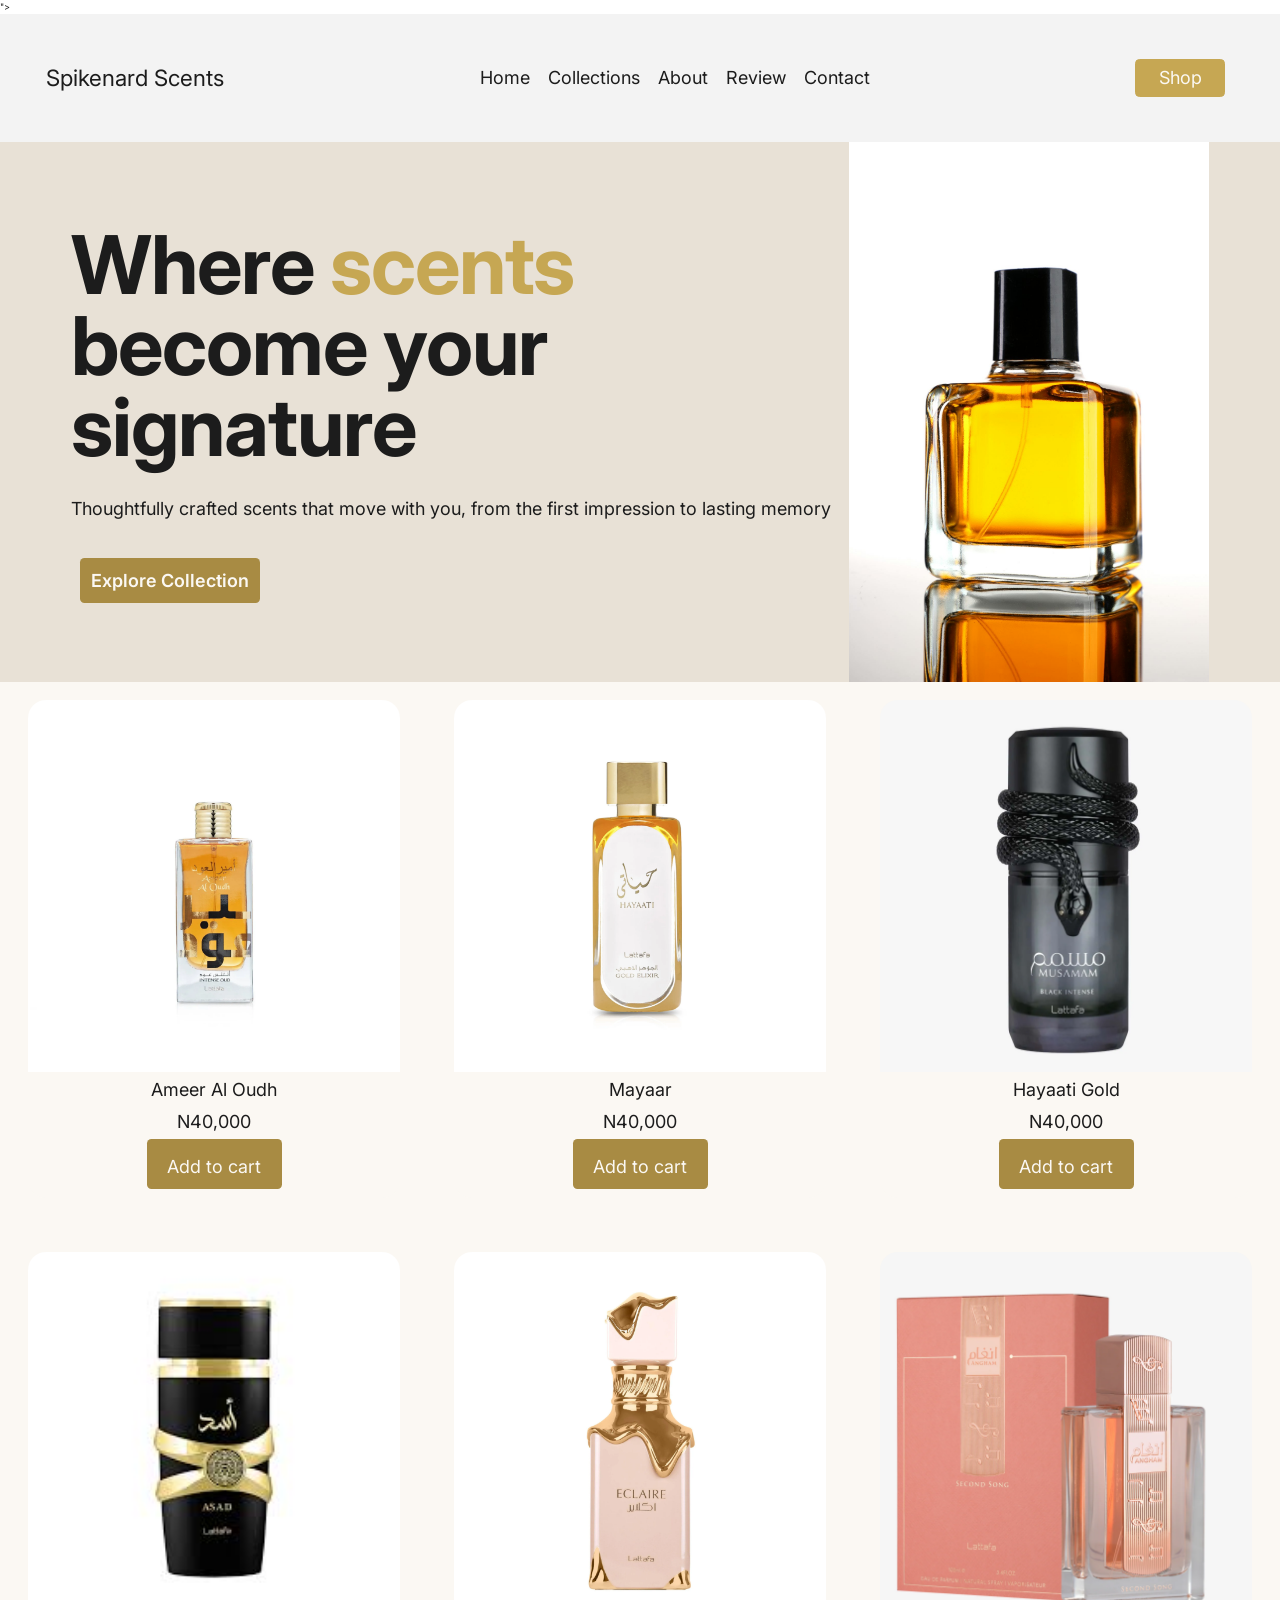
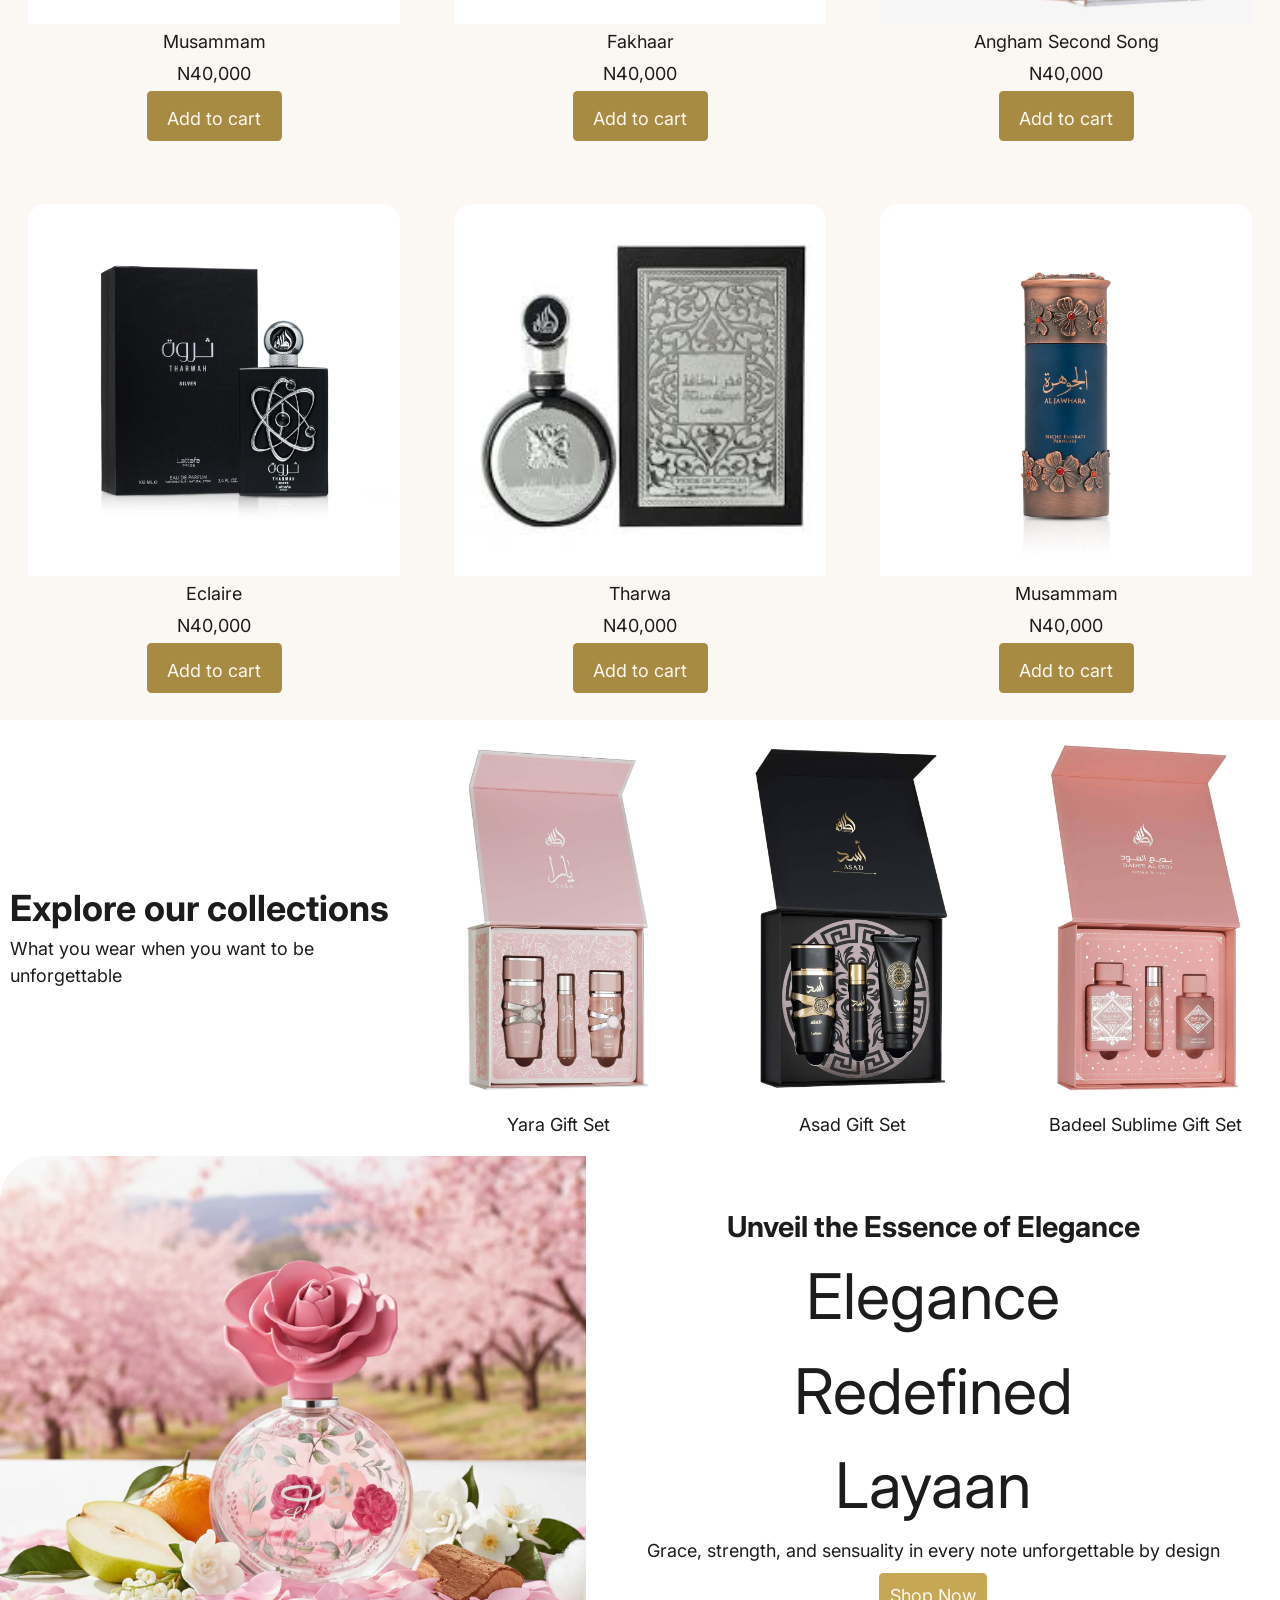
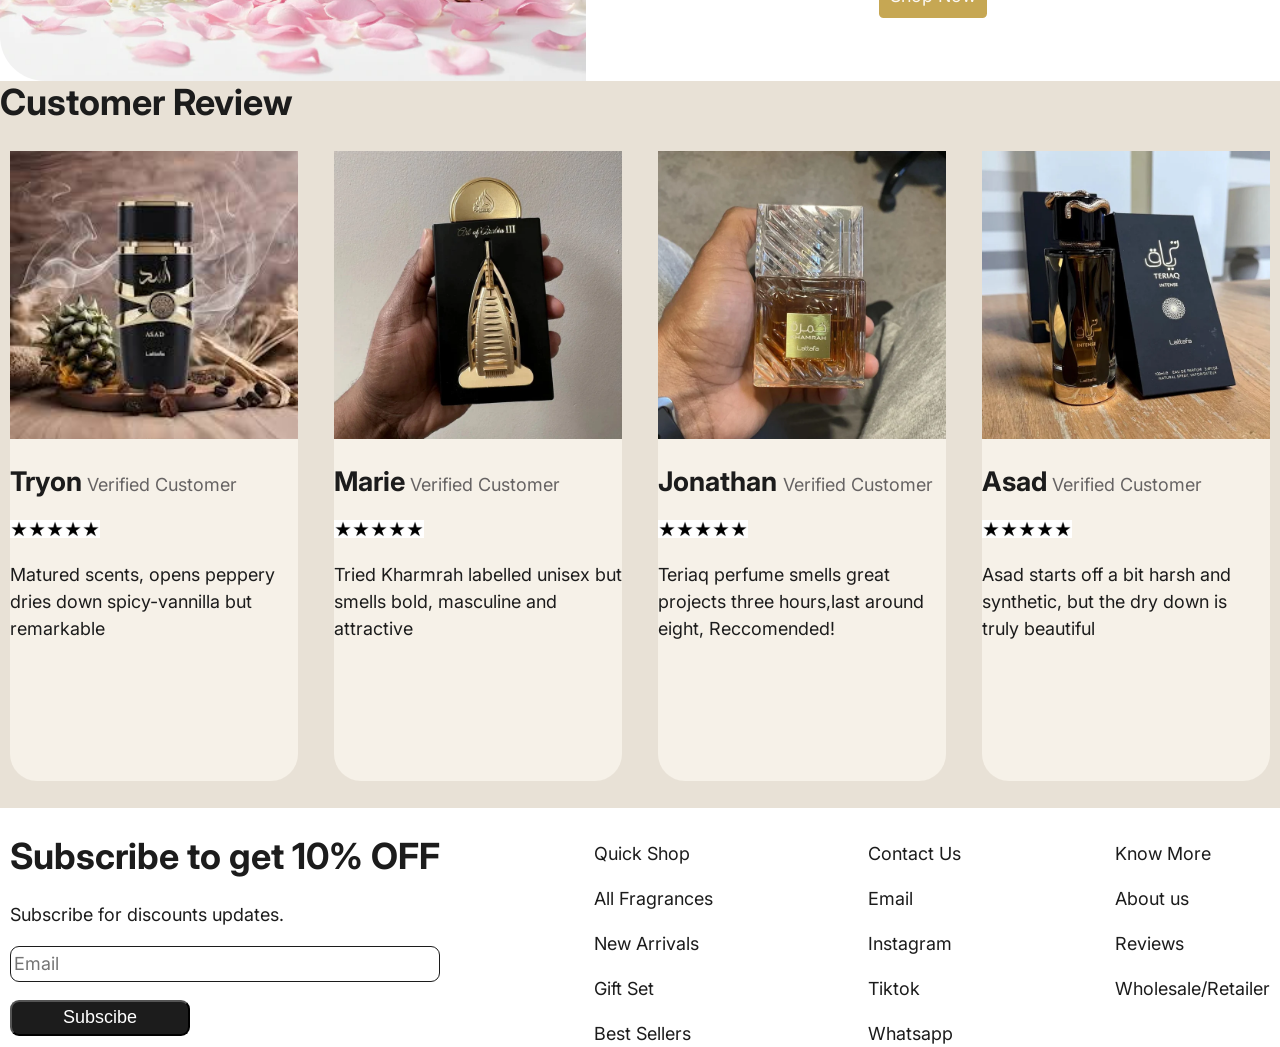
==== index.html @ a699670c "changed file name" ====
<!DOCTYPE html>
<html lang="en">
<head>
    <meta charset="UTF-8">
    <meta name="viewport" content="width=device-width, initial-scale=1.0">
    <title>Spikenard Scents</title>
    <link rel="stylesheet" href="style.css">
    <link rel="stylesheet" href="media-query.css">
    <link rel="stylesheet" href="link rel="preconnect href="https://fonts.googleapis.com">
<link rel="preconnect" href="https://fonts.gstatic.com" crossorigin>
<link href="https://fonts.googleapis.com/css2?family=Inter:ital,opsz,wght@0,14..32,100..900;1,14..32,100..900&family=Manrope:wght@200..800&family=Roboto:ital,wght@0,100..900;1,100..900&display=swap" rel="stylesheet">">
</head>
<body>

  <header class="nav-background-container">
    <nav class="nav-bar-container">
         <ul class="nav-bar">
        <li class="logo">Spikenard Scents</li>
        <input type="checkbox" id="check">
        <label for="check" class="show-menu-btn"> &#9776</label>
        <ul class="sub-nav-bar">
       <a href="spikenard.html" class="nav"><li>Home</li></a> 
        <a href="#collection" class="nav"><li >Collections</li></a>
        <a href="about.html" class="nav"><li>About</li></a>
        <a href="#review" class="nav"><li>Review</li></a>
       <a href="#contact-us" class="nav"><li >Contact</li></a>
      
        </ul>  
        
         <a href="#collection" class="shop"><li>Shop</li></a>  
          
    </ul>
    </nav>

    <!-- HERO-SECTION -->

    <section class="hero-background">
      <div class="hero-container">
         <div class="hero-text-container">
         <h1 class="hero-heading">Where <span class="span-scents"> scents</span> <br>become  your <br> signature</h1>
        <p class="hero-paragraph">Thoughtfully crafted scents that move with you, from the first impression to lasting memory</p>

      <div class="hero-btn">
        <a href="#collection">Explore Collection</a>
      </div>
      </div>
      <div class="hero-img-container">
        <img src="images-spikenard/hero-img.jpeg" alt="Perfume Bottle" class="hero-img">
      </div>
      </div> 
    </section>
    
  </header>
    
    <!-- BRAND SHOWCASE -->
     <main class="brand-showcase-background">

      <section class="brandshowcase-container" id="collection">
      <div class="showcase-card">
        <img src="images-spikenard/IMG-1.webp" alt="perfume bottle"  class="display-img">
        <p class="showcase-p">Ameer Al Oudh</p>
        <p class="showcase-p">N40,000</p>
        <div  class="display-cta">
          <p>Add to cart</p>
        </div>
      </div>

      <div class="showcase-card">
        <img src="images-spikenard/IMG-2.webp" alt="perfume bottle"  class="display-img">
        <p class="showcase-p">Mayaar</p>
        <p class="showcase-p">N40,000</p>
        <div  class="display-cta">
          <p>Add to cart</p>
        </div>
      </div>

      <div class="showcase-card">
        <img src="images-spikenard/IMG-3.webp" alt="perfume bottle"  class="display-img">
        <p class="showcase-p">Hayaati Gold</p>
        <p class="showcase-p">N40,000</p>
        <div  class="display-cta">
          <p>Add to cart</p>
        </div>
      </div>

      <div class="showcase-card">
        <img src="images-spikenard/IMG-4.jpg" alt="perfume bottle"  class="display-img">
        <p class="showcase-p">Musammam</p>
        <p class="showcase-p">N40,000</p>
        <div  class="display-cta">
          <p>Add to cart</p>
        </div>
      </div>

      <div class="showcase-card">
        <img src="images-spikenard/IMG-5.webp" alt="perfume bottle"  class="display-img">
        <p class="showcase-p">Fakhaar</p>
        <p class="showcase-p">N40,000</p>
        <div  class="display-cta">
          <p>Add to cart</p>
        </div>
      </div>

      <div class="showcase-card">
        <img src="images-spikenard/IMG-6.webp" alt="perfume bottle"  class="display-img">
        <p class="showcase-p">Angham Second Song</p>
        <p class="showcase-p">N40,000</p>
        <div  class="display-cta">
          <p>Add to cart</p>
        </div>
      </div>

      <div class="showcase-card">
        <img src="images-spikenard/IMG-7.webp" alt="perfume bottle"  class="display-img">
        <p class="showcase-p">Eclaire</p>
        <p class="showcase-p">N40,000</p>
        <div  class="display-cta">
          <p>Add to cart</p>
        </div>
      </div>

      <div class="showcase-card">
        <img src="images-spikenard/IMG-8.jpg" alt="perfume bottle"  class="display-img">
        <p class="showcase-p">Tharwa</p>
        <p class="showcase-p">N40,000</p>
        <div class="display-cta">
          <p>Add to cart</p>
        </div>
      </div>

      <div class="showcase-card">
        <img src="images-spikenard/IMG-9.webp" alt="perfume bottle" class="display-img">
        <p class="showcase-p">Musammam</p>
        <p class="showcase-p">N40,000</p>
        <div  class="display-cta">
          <p>Add to cart</p>
        </div>
      </div>

       <!-- COMBO COLLECTION -->

     
      </section>

     </main>

     <div class="combo-collection-background">
      <div class="combo-collection-container">
        
        <div class="combo-collection">
         <h3 class="combo-collection-heading">
        Explore our collections
      </h3>
      <p class="combo-collection-paragraph">What you wear when you want to be unforgettable</p>
        </div>
       
      <div class="combo-card">
        <img src="images-spikenard/Combo-img.jpeg" alt="perfume-bottle" class="combo-collection-img">
        <p class="combo-collection-paragraph">Yara Gift Set</p>
      </div>

      <div class="combo-card">
        <img src="images-spikenard/Combo-img (2).jpeg" alt="perfume-bottle" class="combo-collection-img">
        <p class="combo-collection-paragraph">Asad Gift Set</p>
      </div>

      <div class="combo-card">
        <img src="images-spikenard/Combo-Img (3).jpeg" alt="perfume-bottle" class="combo-collection-img">
        <p class="combo-collection-paragraph">Badeel Sublime Gift Set</p>
      </div>
      </div>
     </div>

     <!-- The Image Sectiion -->

     <div class="image-background">
      <div class="image-section">

        <div class="img-card">
          <img src="images-spikenard/layaan-11.png" alt="perfume-bottle" class="banner-img">
        </div>

        <div class="img-text">
           <h4 class="img-h4">Unveil the Essence of Elegance</h4>
           <p class="img-paragraph">Elegance <br> Redefined <br>Layaan</p>
            <p class="img-paragraph-2">Grace, strength, and sensuality in every note unforgettable by design</p>
            <a href="#" class="shop-img">Shop Now</a>
        </div>
        </div>
        </div>
      <div>

        <!-- CUSTOMER REVIEW -->

        <div class="customer-review-background">
          <h3 id="review">Customer Review</h3>
          <div class="customer-review-container">
          <div class="customer-review-card">
            <img src="images-spikenard/review-img.jpg" alt="perfume-bottle" class="customer-review-img">
            <p><strong class="strong">Tryon</strong></span> <span class="span-verified-customer">Verified Customer</span></p>
            <div class="star-rating">
              <img src="images-spikenard/star-image.avif" alt="star" class="star">
               <img src="images-spikenard/star-image.avif" alt="star" class="star">
               <img src="images-spikenard/star-image.avif" alt="star" class="star">
               <img src="images-spikenard/star-image.avif" alt="star" class="star">
               <img src="images-spikenard/star-image.avif" alt="star" class="star">  
            </div>
            <p class="review-paragraph">Matured scents, opens peppery dries down spicy-vannilla but remarkable</p>
          </div>

          <div class="customer-review-card">
            <img src="images-spikenard/review-img-2.webp" alt="perfume-bottle" class="customer-review-img">
            <p> <strong class="strong">Marie</strong> <span class="span-verified-customer">Verified Customer</span></p>
            <div class="star-rating">
              <img src="images-spikenard/star-image.avif" alt="star" class="star">
               <img src="images-spikenard/star-image.avif" alt="star" class="star">
               <img src="images-spikenard/star-image.avif" alt="star" class="star">
               <img src="images-spikenard/star-image.avif" alt="star" class="star">
               <img src="images-spikenard/star-image.avif" alt="star" class="star">
            </div>
            <p class="review-paragraph">Tried Kharmrah labelled unisex but smells bold, masculine and attractive</p>
          </div>

          <div class="customer-review-card">
            <img src="images-spikenard/review-img-3.webp" alt="perfume-bottle" class="customer-review-img">
            <p> <strong class="strong">Jonathan </strong><span class="span-verified-customer">Verified Customer</span></p>
            <div class="star-rating">
               <img src="images-spikenard/star-image.avif" alt="star" class="star">
               <img src="images-spikenard/star-image.avif" alt="star" class="star">
               <img src="images-spikenard/star-image.avif" alt="star" class="star">
               <img src="images-spikenard/star-image.avif" alt="star" class="star">
               <img src="images-spikenard/star-image.avif" alt="star" class="star">
            </div>
            <p class="review-paragraph">Teriaq perfume smells great projects three hours,last around eight, Reccomended!</p>
          </div>
          

          <div class="customer-review-card">
            <img src="images-spikenard/review-img-4.webp" alt="perfume-bottle" class="customer-review-img">
            <p><strong class="strong">Asad</strong> <span class="span-verified-customer">Verified Customer</span></p>
            <div class="star-rating">
               <img src="images-spikenard/star-image.avif" alt="star" class="star">
               <img src="images-spikenard/star-image.avif" alt="star" class="star">
               <img src="images-spikenard/star-image.avif" alt="star" class="star">
               <img src="images-spikenard/star-image.avif" alt="star" class="star">
               <img src="images-spikenard/star-image.avif" alt="star" class="star">
            </div>
            <p class="review-paragraph">Asad starts off a bit harsh and <br>synthetic, but the dry down is <br> truly beautiful</p>
          </div>
        </div>
        </div>
            
              <!-- FOOTER  -->
            <footer class="footer-background">
              <div class="footer-container">
                 <div class="footer-content">
                <h3>Subscribe to get 10% OFF</h3>
                <p> Subscribe for discounts updates.</p>
                <input type="email" placeholder="Email" class="footer-email">
                <button type="submit" class="footer-btn">Subscibe</button>
              </div>
              
              <div  class="footer-content">
                <p>Quick Shop</p>
                <ul class="footer-content">
                  <li>All Fragrances</li>
                  <li>New Arrivals</li>
                  <li>Gift Set</li>
                  <li> Best Sellers</li>
                </ul>
              </div>

              <div  class="footer-content">
                <p id="contact-us">Contact Us</p>
                <ul  class="footer-content">
                  <li><a href="">Email</a></li>
                  <li><a href="">Instagram</a></li>
                  <li><a href="">Tiktok</a></li>
                  <li><a href="">Whatsapp</a></li>
                </ul>
              </div>

              <div  class="footer-content">
                <p>Know More</p>
                <ul  class="footer-content">
                  <li>About us</li>
                  <li>Reviews</li>
                  <li>Wholesale/Retailer</li>
                </ul>
              </div>


              </div>
             

              </footer>
---- style.css ----
/* COLOR PALLETE 

Charcoal Black
Base: #1c1c1c
Tint: #3a3a3a
Shade: #0f0f0f

Soft Ivory
Base: #f6f1e8
Tint: #fbf8f3
Shade: #e8e1d6

Champagne Gold
Base: #c6a753
Tint: #d8be82
Shade: #a88b43


TYPOGRAPHY
FONT SIZES
6.2rem/4.8rem/4.0rem/3.2rem/2.4rem/2.0rem/1.6rem/1.2rem

FONT-WEIGHT
400/700

LINE HEIGHTS
1.2/1.5

SPACING SYSTEM
5px /10px /15px /20px /25px /30px /40px /50px

FONT FAMILY
'Inter', 'Helvetica Neue', 'Helvetical', 'Arial', sans-serif;

*/

/* GLOBAL STYLES */
:root{
    /*-----FONT SIZE----- */
--text-sm: 1.2rem;
--text-base: 1.6rem;
--text-paragraph: 2.0rem;
--text-h5: 2.4rem;
--text-h4: 3.2rem;
--text-h3: 4.0rem;
--text-h2: 4.8rem;
--text-h1: 9rem;

/* ----FONT WEIGHT----  */
--font-weight: 400;
--font-weight-bold: 700;

/* LINE HEIGHT*/
--line-height-tight: 1.2;
--line-height-normal: 1.5;

/* LETTER SPACING */
--letter-spacing-tight: -2px;

/* FONT FAMILY */
--font-family: 'Inter', 'Helvetica Neue', 'Helvetical', 'Arial', sans-serif;

/* COLORS */
--primary-base: #1c1c1c;
--primary-tint: #3a3a3a;
--primary-shade: #0f0f0f;
--secondary-base: #f6f1e8;
--secondary-tint: #fbf8f3;
--secondary-shade: #e8e1d6;
--tertiary-base: #c6a753;
--tertiary-tint: #d8be82;
--tertiary-shade: #a88b43;
--white: #ffffff;
--black: #000000;
}



*{
    box-sizing: border-box;
    padding: 0;
    margin: 0;
}

html {
    font-size: 62.5%
}

body {
    font-family:var(--font-family);
    line-height: var(--line-height-normal);
    color: var(--primary-base);
    font-weight: var(--font-weight)  
}

h1,h2,h3,h4,h5{
    font-weight: var(--font-weight-bold);
    line-height: var(--line-height-tight);
    font-family: var(--font-family);
    color: var(--primary-base)
}

h1 {
    font-size: var(--text-h1);
    line-height: 100%;
    font-weight: var(--font-weight-bold);
    letter-spacing: -1px;
    margin: 1.6rem 0;  
}

h2{
    text-align: center;
    font-size: var(--text-h2);
}

h3{
    text-align: center;
    font-size: var(--text-h3);
}

h4{
    text-align: center;
    font-size: var(--text-h4) ;
}

h5{
    text-align: center;
    font-size: var(--text-h5);
}

a{
    text-decoration: none;
    font-size: var(--text-paragraph);
    display: inline-block;
    color: var(--primary-base);
}

ul{
    list-style: none;
    font-size: var(--text-paragraph);
}

p, a{
    font-size: var(--text-paragraph);
    font-weight: var(--font-weight);
    margin: 2.4, 0;   
}

img{
    width: 100%;
    display: flex;
    justify-content: center;
}

input[type="email"]{
    font-size: var(--text-paragraph);
    font-weight: var(--font-weight);
    font-family: var(--font-family);
}

/* COMPONENT */

.shop{
    background-color: var(--tertiary-base);
    color: var(--secondary-tint);
    max-width: 10rem;
    width: 100%;
    border-radius: .5rem; 
    padding: 1rem;
    margin: 1rem;
    text-align: center;
}

.shop:link, .shop:visited{
    background-color: var(--tertiary-base);
    color: var(--secondary-tint);
    border: 1px solid var(--tertiary-base);
}


.shop:hover, .shop:active{
    background-color: var(--tertiary-shade);
    color: var(--secondary-tint);
    border: 1px solid var(--tertiary-shade);
}

/* NAV-BAR */
.nav-background-container{
    width: 100%;
     background-color: #f3f3f3;
}


.nav-bar-container { 
    margin-bottom: 0;
    padding: 4rem;
     margin: 0 auto;
    max-width: 140rem;
    color: #1c1c1c;
    list-style: none;
    font-family: var(--font-family);
    line-height: 2rem;
    font-weight: var(--font-weight);
    font-size: var(--text-paragraph);
}

.logo{
    color: var(--primary-base);
    font-size: 2.5rem;
}

.nav-bar{
    justify-content: space-between;
    align-items: center;
    display: flex;
    list-style: none;
    color: var(--primary-base);
}

.sub-nav-bar{
    display: flex;
    justify-content: center;
    gap: 2rem;   
    color: var(--primary-base);
}

.nav{
    color: var(--primary-base);
}

#check, .show-menu-btn{
    display: none;
}

/* HERO-SECTION */
.hero-background{
    width:100%;
    background-color: var(--secondary-shade);
}

.hero-container{
    max-width: 140rem;
    margin: 0 auto;
    display: flex;
    align-items: center;
    justify-content: center;
    gap: 2rem;

}

.hero-img-container{
    width: 100%;
    max-width: 40rem;
}

.hero-btn a{
    background-color: var(--tertiary-shade);
    color: var(--secondary-tint);
    max-width: 20rem;
    width: 100%;
    border-radius: .5rem; 
    padding: 1rem;
    margin: 1rem;
    text-align: center;
    font-weight: 600;
}
.hero-heading{
    margin-bottom: 3rem;
}

.hero-paragraph{
    margin-bottom: 3rem;
}

.span-scents{
    color: var(--tertiary-base);
}


/* BRAND SHOWCASE */
.brand-showcase-background{
     width: 100%;
     background-color: var(--secondary-tint);

}
.brandshowcase-container{
   max-width: 140rem;
   margin: 0 auto;
   display: grid;
   grid-template-columns: repeat(3, 1fr);
   gap: 3rem;
   padding: 2rem;
   gap: 6rem;
  
    
}

.showcase-card{
    display: flex;
    flex-direction: column;
    justify-content: center;
    align-items: center;
    overflow: hidden;
    width: 100%;
    background-color: var(--secondary-tint);
    border-radius: 2rem  
  
}

.display-img{
    width: 100%;
    max-width: 60rem;
    height: auto;
    object-fit: cover;
    
}

.display-cta{
    background-color: var(--tertiary-shade);
    color: var(--secondary-tint);
    max-width: 15rem;
    width: 100%;
    border-radius: .5rem; 
    padding: 1rem;
    margin: 1rem;
    text-align: center;
    font-weight: var(--font-weight-bold);
}

/* COMBO COLLECTION */
.combo-collection-backgroud{
    width: 100% ;
    background-color: var(--white);

}
.combo-collection-container{ 
    max-width: 140rem;  
    display: flex;
    justify-content: space-evenly;
    align-items: stretch;
    gap: 5rem;
    margin: 0 auto;
   
}

.combo-collection{
    align-self: center;
    height: auto;
}
.combo-card{
    width: 100%;
   max-width: 40rem;
    background-color: var(--white);
    padding: 2rem;
    display: flex;
    flex-direction: column;
    justify-content: space-between;
    align-items: center;
    border-radius: 5rem;
}

.combo-collection-img{
    width: 100%;
    object-fit: contain;
    height: 40rem;
  margin-bottom: 1rem;
    max-width:40rem
}


.combo-collection h3{
    white-space: nowrap;
    width: 100%; 
}

.display-cta, p{
    margin-top: .5rem;
}


/* Image Section */
.image-background{
    width: 100%;
    background-color: var(--white);
    padding: 0;
       border-radius: 5rem ;
       overflow: hidden;
  
}
.image-section{
    width: 100%;
    display: flex;
    justify-content: stretch;
    align-items: stretch;
    margin: 0 auto; 
}

.img-card{
    width: 100%;
    height: auto;
   flex: 1;
   display: flex;
   justify-content: center;
   
}

.img-card img.banner-img{
    width: 100%;
    height: 100%;
    object-fit: cover;
    display: block;
}

.img-paragraph{
    font-size: 7rem;
    text-align: center;
}

.img-paragraph-2{
    text-align: center;
}

.shop-img{
    background-color: var(--tertiary-base);
    color: var(--secondary-tint);
    max-width: 12rem;
    width: 100%;
    border-radius: .5rem; 
    padding: 1rem;
    margin: 1rem;
    text-align: center;
}

.img-text{
    display: flex;
    flex-direction: column;
    justify-content: center;
    flex: 1;
    align-items: center;
    padding: 6rem;
}

/* CUSTOMER REVIEW */
.customer-review-background{
    width: 100%;
    background-color: var(--secondary-shade);
}

.customer-review-container{
    max-width: 140rem;
    margin: 0 auto;
    display: flex;
    flex-direction: row;
    gap: 4rem;
    margin-bottom: 3rem;
}

.customer-review-card{
    width: 100%;
    padding-bottom: 2rem;
    max-width: 50rem;
    display: flex;
    flex-direction: column;
    justify-content: baseline;
    align-items: start;
   height: 70rem;
   gap: 2rem;
   margin-bottom: 3rem;
   margin-top: 3rem;
    background-color: var(--secondary-base);
    border-radius: 3rem 
}

.customer-review-img{
    width: 100%;
    max-width: 50rem;
  
}

.star{
    width: 2rem;
}

.star-rating{
    display: flex;
}

.customer-review-background h3{
    text-align: left;
}

.span-verified-customer{
    color: #666363;
}
.strong{
    font-size: 3rem;

}

/* FOOTER */
.footer-background{
    width: 100%;
    background-color: var(--white);
    
}

.footer-container{
    max-width: 140rem;
    margin: 0 auto;
    display: flex;
    justify-content: space-between;  
}

 .footer-content{
    display: flex;
    flex-direction: column;
    gap: 2rem;
   
 }

 .footer-email{
    max-width: 150rem;
    height: 4rem;
    border-radius: 1rem;
    border: 1px solid var(--primary-base);
    padding: 0.5rem 0.3rem;
 }

.footer-btn{
    max-width: 20rem;
    height: 4rem;
    font-size: 2rem;
    color: var(--white);
    font-weight: 400;
    background-color: var(--primary-base);
    border-radius: 1rem;
}

 input::placeholder{
    font-size: 2rem;
 }
---- media-query.css ----
/* MEDIA QUERY */
/* XL LARGE LAPTOPS : 1280px-1536px */
@media (max-width: 84rem){
    /* 1340/16px=83.75 */
    /* 1344/16px=84 */

    html{
        font-size: 56.25%;
    }
}

/* LG SMALL LAPTOPS : 1024px-1280px */
@media (max-width: 76rem){
    /* 1207/16px=75.44 */
    /* 1216/16px=76 */

    html{
        font-size: 50%;
    }

    .combo-collection-container{
        gap: 2rem;
    }
}

/* LG SMALL LAPTOPS : 1024px-1280px */
@media (max-width: 67rem){
    /* 1,072/16px=67 */
    

    html{
        font-size: 43.75%;
    }

    .footer-container{
        justify-content: space-evenly;
    }

    
}


@media (max-width: 59rem){
    /* 944/16px=59 */
    
    html{
        font-size: 37.5%;
    }

    .show-menu-btn{
    display: block;
    cursor: pointer;
    color: #000000;
    font-size: 4rem;
}

.nav-bar-container{
    position: relative;
    width: 100%;
}

.nav-bar{
    display: flex;
    justify-content: space-between;
    align-items: center;
}

.sub-nav-bar{
    display: none;
    flex-direction: column;
    position: absolute;
    top: 100%;
    left: 0;
    width: 100%;
    z-index: 1000;
    flex-direction: column;
    background-color: #ffffff;
    padding: 3rem 0;
    font-size: 4rem;
}

.sub-nav-bar a{
    font-size: 4rem;
}

.logo{
    font-size: 4rem;
}

#check:checked ~ .sub-nav-bar{
    display: flex;
}

.shop{
    display: none;
}

.hero-paragraph{
    font-size: 3rem;
    text-align: center;
}


    .hero-container{
        flex-direction: column;
        justify-content: center;
        max-width: 150rem;
    }

    .hero-img-container{
        max-width: 50rem;
        width: 90%;
    }

    .hero-heading{
        font-size: 7rem;
    }

    .hero-text-container{
        display: flex;
        flex-direction: column;
        justify-content: center ;
        align-items: center;
    }

    .brandshowcase-container{
        max-width: 150rem;
        grid-template-columns: 1fr        
    }

    .showcase-p{
    font-size: 2.5rem;
}

    .combo-collection-container{
        flex-direction: column;
        max-width: 150rem;
         align-items: center;
        justify-content: center;
    }

    .combo-collection-paragraph{
    font-size: 2.5rem;
}

    .image-section{
        align-items: center;
        flex-direction: column;
       max-width: 150rem
       
    }

    .img-h4{
        font-size: 2rem;
    }

    .customer-review-container{
        flex-direction: column;
        max-width: 150rem;
         align-items: center;
        justify-content: center;
       
    }
    .customer-review-background h3{
        text-align: center;
    }

    .review-paragraph{
    font-size: 2.5rem;
}

    .footer-container{
        align-items: start;
        max-width: 150rem;
        width: 100%;
        margin: 0 auto;
        gap: 5rem;
        padding: 6rem;
        display: grid;
        grid-template-columns: 2fr 1fr 1fr 1fr   
    }
}

@media (max-width: 36rem){
      /* 576/16px=59 */
     
      html{
        font-size: 31.25%; 
    }

.show-menu-btn{
    display: block;
    cursor: pointer;
    color: #000000;
    font-size: 4rem;
}

.nav-bar-container{
    position: relative;
    width: 100%;
}

.nav-bar{
    display: flex;
    justify-content: space-between;
    align-items: center;
}

.sub-nav-bar{
    display: none;
    flex-direction: column;
    position: absolute;
    top: 100%;
    left: 0;
    width: 100%;
    z-index: 1000;
    flex-direction: column;
    background-color: #ffffff;
    padding: 3rem 0;
    font-size: 4rem;
}

.sub-nav-bar a{
    font-size: 4rem;
}

.logo{
    font-size: 4rem;
}

#check:checked ~ .sub-nav-bar{
    display: flex;
}

.shop{
    display: none;
}


    .hero-text-container{
        display: flex;
        flex-direction: column;
        justify-content: center;
        align-items: center;
    }

    .hero-container{
        max-width: 100rem;
        justify-content: center;
        align-items: center;
        flex-direction: column;
        width: 90%
    }

      .hero-img-container{
        max-width: 32rem;
        width: 100%;
        object-fit: contain;
    }

    .hero-heading{
        font-size: 6rem;
    }

    .hero-paragraph{
        font-size: 3.5rem;
        text-align: center;
    }

    .brandshowcase-container{
        padding: 0 4;
        margin: 0 auto;
        max-width: 104rem;
        width: 100%;
        grid-template-columns: 1fr    
    }

    .display-img{
    width: 100%;
    max-width: 60rem;
    height: auto;
    object-fit: cover; 
}

.showcase-p{
    font-size: 3.7rem;
}
    
.combo-collection-container{
    margin: 0 auto;
    align-items: center;
    width: 95%;
    max-width: 100rem
}

.combo-collection-img{
    width: 100%;
    height: auto;
  margin-bottom: 1rem;
  max-width: 100rem;
  margin: 0 auto;
}

.combo-collection-paragraph{
    font-size: 3.5rem;
}

.combo-collection-heading{
    font-size: 5rem;
}

.img-paragraph{
    margin-top: 1rem;
    font-size: 8rem;
}
.customer-review-container{
    width: 100%;
    max-width: 100rem;
    align-items: center;
}

.customer-review-img{
    width: 100%;
    max-width: 100rem;
}

.review-paragraph{
    font-size: 2.5rem;
}

.footer-container{
        align-items: start;
        max-width: 100rem;
        width: 100%;
        margin: 0 auto;
        gap: 5rem;
        padding: 6rem;
        display: grid;
        grid-template-columns: 1fr 1fr   
    }

}

@media (max-width: 28rem){
      /* 408/16px=25.5 */
     
      html{
        font-size: 25%;
      }

      .show-menu-btn{
    display: block;
    cursor: pointer;
    color: #000000;
    font-size: 4rem;
}

.nav-bar-container{
    position: relative;
    width: 100%;
}

.nav-bar{
    display: flex;
    justify-content: space-between;
    align-items: center;
}

.sub-nav-bar{
    display: none;
    flex-direction: column;
    position: absolute;
    top: 100%;
    left: 0;
    width: 100%;
    z-index: 1000;
    flex-direction: column;
    background-color: #ffffff;
    padding: 3rem 0;
    font-size: 4rem;
    
}

.sub-nav-bar a{
    font-size: 4rem;
}

.logo{
    font-size: 4rem;
}

#check:checked ~ .sub-nav-bar{
    display: flex;
}

.shop{
    display: none;
}

      .hero-paragraph{
        font-size: 3.5rem;
        text-align: center;
      }

      .hero-btn a{
        max-width: 35rem;
          width: 100%;
          font-size: 3.5rem;
      }

      .customer-review-card{
    width: 100%;
    padding-bottom: 2rem;
    max-width: 40rem;

      }

      .review-paragraph{
    font-size: 3rem;
}

    }
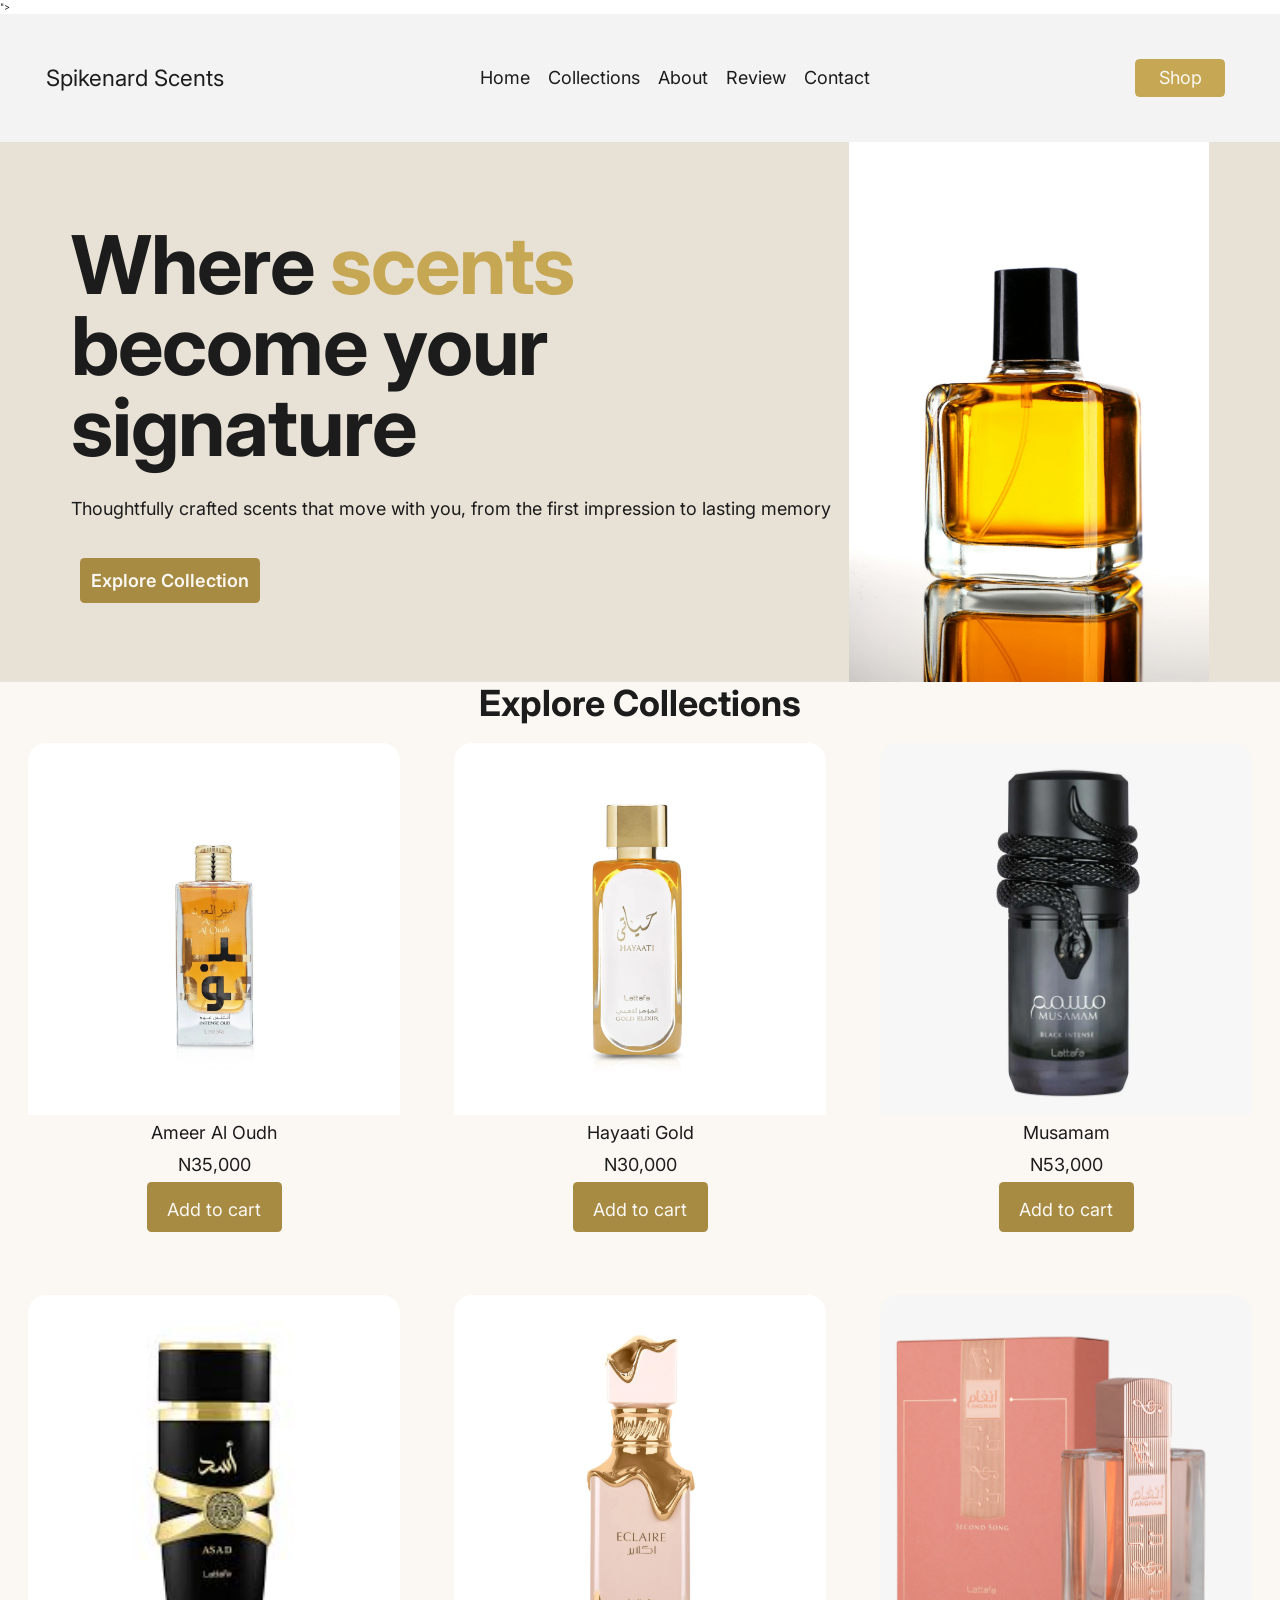
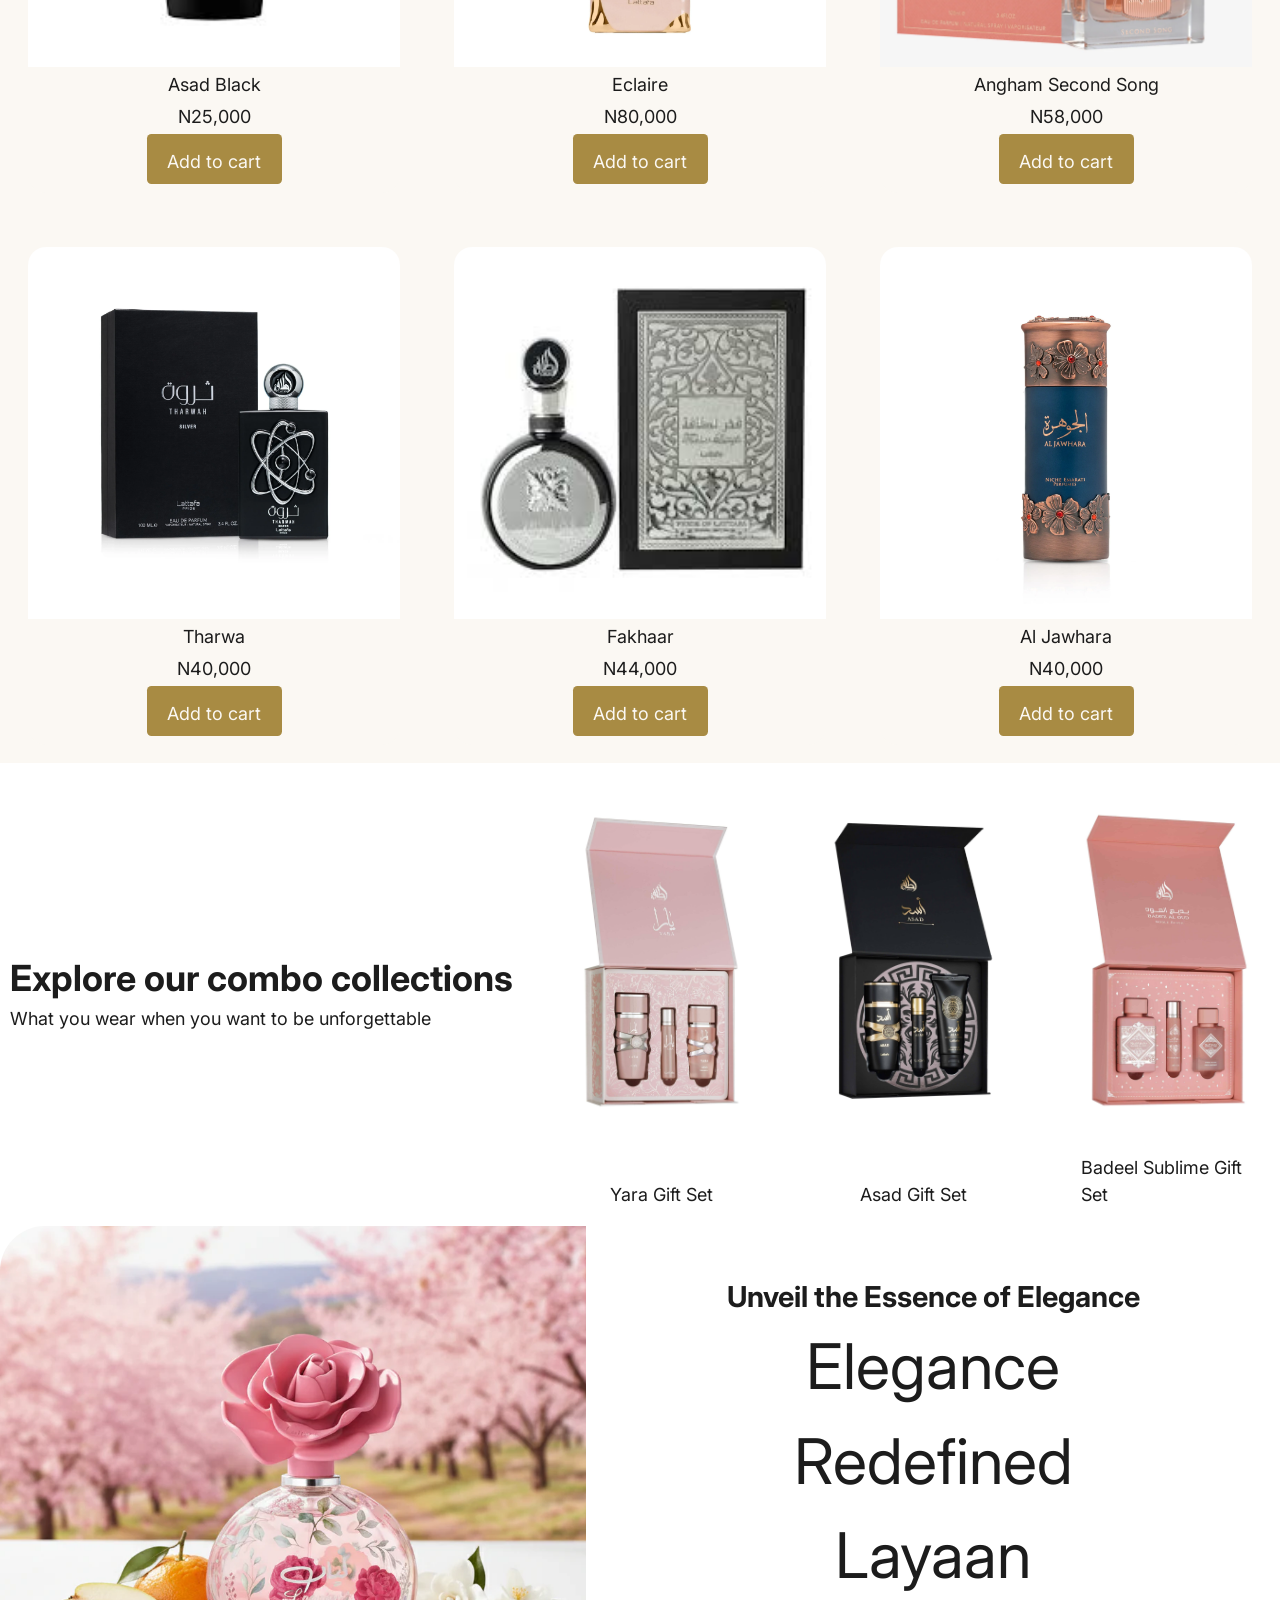
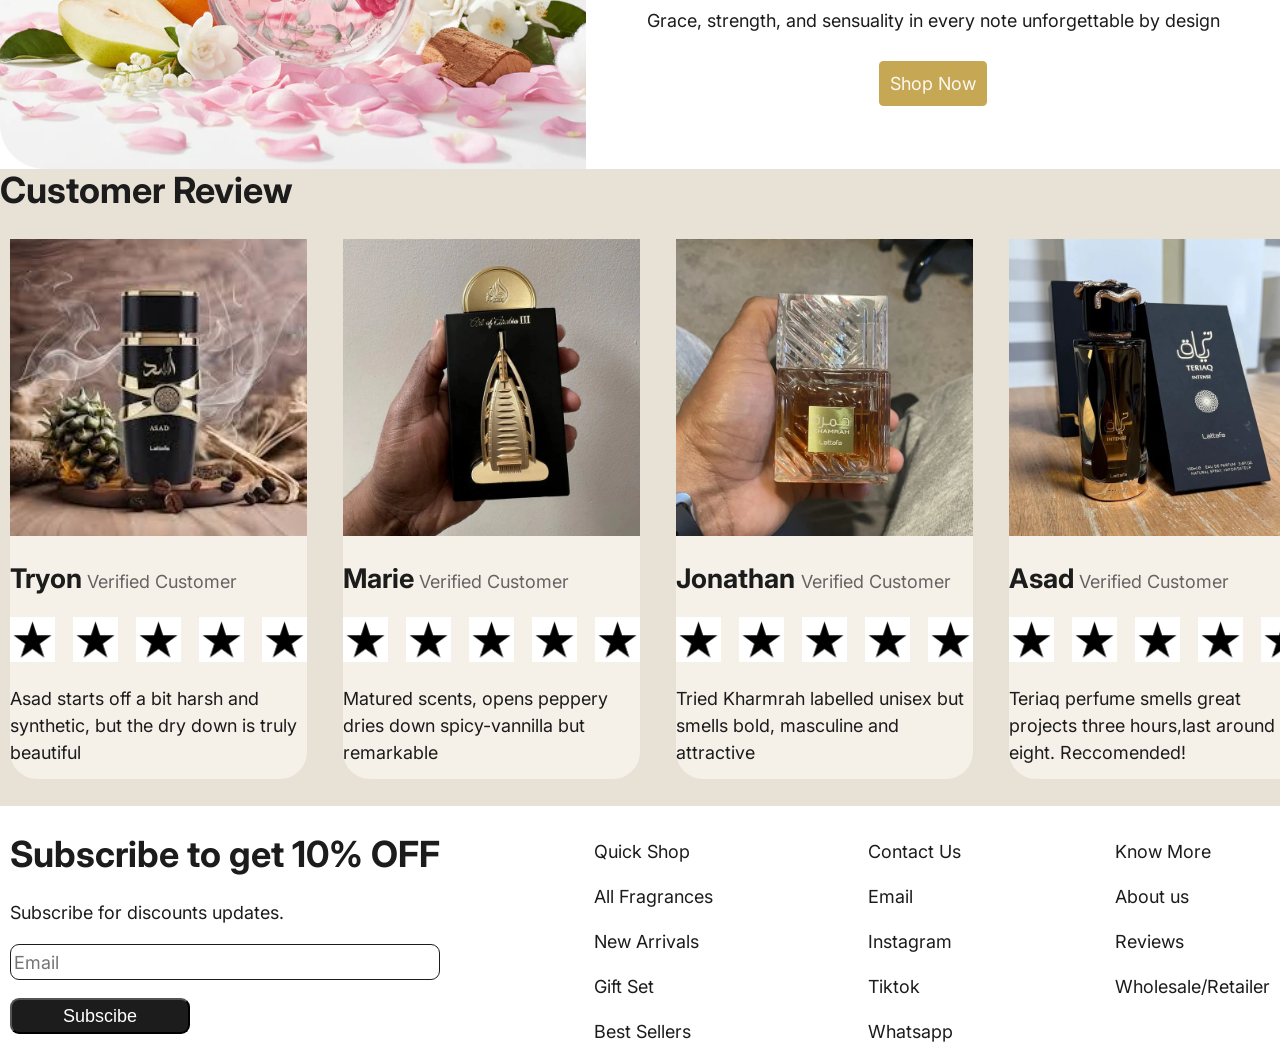
==== commit edcf52de: "final media query corrections" ====
--- a/index.html
+++ b/index.html
@@ -54,102 +54,98 @@
     
     <!-- BRAND SHOWCASE -->
      <main class="brand-showcase-background">
-
+       <h3>Explore Collections</h3>
       <section class="brandshowcase-container" id="collection">
       <div class="showcase-card">
         <img src="images-spikenard/IMG-1.webp" alt="perfume bottle"  class="display-img">
         <p class="showcase-p">Ameer Al Oudh</p>
-        <p class="showcase-p">N40,000</p>
-        <div  class="display-cta">
-          <p>Add to cart</p>
+        <p class="showcase-p">N35,000</p>
+        <div  class="display-cta">
+          <p class="display-p">Add to cart</p>
         </div>
       </div>
 
       <div class="showcase-card">
         <img src="images-spikenard/IMG-2.webp" alt="perfume bottle"  class="display-img">
-        <p class="showcase-p">Mayaar</p>
-        <p class="showcase-p">N40,000</p>
-        <div  class="display-cta">
-          <p>Add to cart</p>
+        <p class="showcase-p">Hayaati Gold</p>
+        <p class="showcase-p">N30,000</p>
+        <div  class="display-cta">
+          <p class="display-p">Add to cart</p>
         </div>
       </div>
 
       <div class="showcase-card">
         <img src="images-spikenard/IMG-3.webp" alt="perfume bottle"  class="display-img">
-        <p class="showcase-p">Hayaati Gold</p>
-        <p class="showcase-p">N40,000</p>
-        <div  class="display-cta">
-          <p>Add to cart</p>
+        <p class="showcase-p">Musamam</p>
+        <p class="showcase-p">N53,000</p>
+        <div  class="display-cta">
+          <p class="display-p">Add to cart</p>
         </div>
       </div>
 
       <div class="showcase-card">
         <img src="images-spikenard/IMG-4.jpg" alt="perfume bottle"  class="display-img">
-        <p class="showcase-p">Musammam</p>
-        <p class="showcase-p">N40,000</p>
-        <div  class="display-cta">
-          <p>Add to cart</p>
+        <p class="showcase-p">Asad Black</p>
+        <p class="showcase-p">N25,000</p>
+        <div  class="display-cta">
+          <p class="display-p">Add to cart</p>
         </div>
       </div>
 
       <div class="showcase-card">
         <img src="images-spikenard/IMG-5.webp" alt="perfume bottle"  class="display-img">
-        <p class="showcase-p">Fakhaar</p>
-        <p class="showcase-p">N40,000</p>
-        <div  class="display-cta">
-          <p>Add to cart</p>
+        <p class="showcase-p">Eclaire</p>
+        <p class="showcase-p">N80,000</p>
+        <div  class="display-cta">
+          <p class="display-p">Add to cart</p>
         </div>
       </div>
 
       <div class="showcase-card">
         <img src="images-spikenard/IMG-6.webp" alt="perfume bottle"  class="display-img">
         <p class="showcase-p">Angham Second Song</p>
-        <p class="showcase-p">N40,000</p>
-        <div  class="display-cta">
-          <p>Add to cart</p>
+        <p class="showcase-p">N58,000</p>
+        <div  class="display-cta">
+          <p class="display-p">Add to cart</p>
         </div>
       </div>
 
       <div class="showcase-card">
         <img src="images-spikenard/IMG-7.webp" alt="perfume bottle"  class="display-img">
-        <p class="showcase-p">Eclaire</p>
-        <p class="showcase-p">N40,000</p>
-        <div  class="display-cta">
-          <p>Add to cart</p>
-        </div>
-      </div>
-
-      <div class="showcase-card">
-        <img src="images-spikenard/IMG-8.jpg" alt="perfume bottle"  class="display-img">
         <p class="showcase-p">Tharwa</p>
         <p class="showcase-p">N40,000</p>
+        <div  class="display-cta">
+          <p class="display-p">Add to cart</p>
+        </div>
+      </div>
+
+      <div class="showcase-card">
+        <img src="images-spikenard/IMG-8.jpg" alt="perfume bottle"  class="display-img">
+        <p class="showcase-p">Fakhaar</p>
+        <p class="showcase-p">N44,000</p>
         <div class="display-cta">
-          <p>Add to cart</p>
+          <p class="display-p">Add to cart</p>
         </div>
       </div>
 
       <div class="showcase-card">
         <img src="images-spikenard/IMG-9.webp" alt="perfume bottle" class="display-img">
-        <p class="showcase-p">Musammam</p>
+        <p class="showcase-p">Al Jawhara</p>
         <p class="showcase-p">N40,000</p>
         <div  class="display-cta">
-          <p>Add to cart</p>
-        </div>
-      </div>
-
-       <!-- COMBO COLLECTION -->
-
-     
+          <p class="display-p">Add to cart</p>
+        </div>
+      </div>
       </section>
-
      </main>
 
+      <!-- COMBO COLLECTION -->
+
      <div class="combo-collection-background">
-      <div class="combo-collection-container">
-        
+      <div class="combo-collection-container"> 
         <div class="combo-collection">
          <h3 class="combo-collection-heading">
-        Explore our collections
+        Explore our combo collections
       </h3>
       <p class="combo-collection-paragraph">What you wear when you want to be unforgettable</p>
         </div>
@@ -189,15 +185,13 @@
         </div>
         </div>
       <div>
-
         <!-- CUSTOMER REVIEW -->
-
         <div class="customer-review-background">
           <h3 id="review">Customer Review</h3>
           <div class="customer-review-container">
           <div class="customer-review-card">
             <img src="images-spikenard/review-img.jpg" alt="perfume-bottle" class="customer-review-img">
-            <p><strong class="strong">Tryon</strong></span> <span class="span-verified-customer">Verified Customer</span></p>
+            <p class="review-name"><strong class="strong">Tryon</strong></span> <span class="span-verified-customer">Verified Customer</span></p>
             <div class="star-rating">
               <img src="images-spikenard/star-image.avif" alt="star" class="star">
                <img src="images-spikenard/star-image.avif" alt="star" class="star">
@@ -205,12 +199,12 @@
                <img src="images-spikenard/star-image.avif" alt="star" class="star">
                <img src="images-spikenard/star-image.avif" alt="star" class="star">  
             </div>
-            <p class="review-paragraph">Matured scents, opens peppery dries down spicy-vannilla but remarkable</p>
+            <p class="review-paragraph">Asad starts off a bit harsh and synthetic, but the dry down is truly beautiful</p>
           </div>
 
           <div class="customer-review-card">
             <img src="images-spikenard/review-img-2.webp" alt="perfume-bottle" class="customer-review-img">
-            <p> <strong class="strong">Marie</strong> <span class="span-verified-customer">Verified Customer</span></p>
+            <p class="review-name"> <strong class="strong">Marie</strong> <span class="span-verified-customer">Verified Customer</span></p>
             <div class="star-rating">
               <img src="images-spikenard/star-image.avif" alt="star" class="star">
                <img src="images-spikenard/star-image.avif" alt="star" class="star">
@@ -218,34 +212,34 @@
                <img src="images-spikenard/star-image.avif" alt="star" class="star">
                <img src="images-spikenard/star-image.avif" alt="star" class="star">
             </div>
-            <p class="review-paragraph">Tried Kharmrah labelled unisex but smells bold, masculine and attractive</p>
+           <p class="review-paragraph">Matured scents, opens peppery dries down spicy-vannilla but remarkable</p>
           </div>
 
           <div class="customer-review-card">
             <img src="images-spikenard/review-img-3.webp" alt="perfume-bottle" class="customer-review-img">
-            <p> <strong class="strong">Jonathan </strong><span class="span-verified-customer">Verified Customer</span></p>
-            <div class="star-rating">
-               <img src="images-spikenard/star-image.avif" alt="star" class="star">
-               <img src="images-spikenard/star-image.avif" alt="star" class="star">
-               <img src="images-spikenard/star-image.avif" alt="star" class="star">
-               <img src="images-spikenard/star-image.avif" alt="star" class="star">
-               <img src="images-spikenard/star-image.avif" alt="star" class="star">
-            </div>
-            <p class="review-paragraph">Teriaq perfume smells great projects three hours,last around eight, Reccomended!</p>
+            <p class="review-name"> <strong class="strong">Jonathan </strong><span class="span-verified-customer">Verified Customer</span></p>
+            <div class="star-rating">
+               <img src="images-spikenard/star-image.avif" alt="star" class="star">
+               <img src="images-spikenard/star-image.avif" alt="star" class="star">
+               <img src="images-spikenard/star-image.avif" alt="star" class="star">
+               <img src="images-spikenard/star-image.avif" alt="star" class="star">
+               <img src="images-spikenard/star-image.avif" alt="star" class="star">
+            </div>
+         <p class="review-paragraph">Tried Kharmrah labelled unisex but smells bold, masculine and attractive</p>
           </div>
           
 
           <div class="customer-review-card">
             <img src="images-spikenard/review-img-4.webp" alt="perfume-bottle" class="customer-review-img">
-            <p><strong class="strong">Asad</strong> <span class="span-verified-customer">Verified Customer</span></p>
-            <div class="star-rating">
-               <img src="images-spikenard/star-image.avif" alt="star" class="star">
-               <img src="images-spikenard/star-image.avif" alt="star" class="star">
-               <img src="images-spikenard/star-image.avif" alt="star" class="star">
-               <img src="images-spikenard/star-image.avif" alt="star" class="star">
-               <img src="images-spikenard/star-image.avif" alt="star" class="star">
-            </div>
-            <p class="review-paragraph">Asad starts off a bit harsh and <br>synthetic, but the dry down is <br> truly beautiful</p>
+            <p class="review-name"><strong class="strong">Asad</strong> <span class="span-verified-customer">Verified Customer</span></p>
+            <div class="star-rating">
+               <img src="images-spikenard/star-image.avif" alt="star" class="star">
+               <img src="images-spikenard/star-image.avif" alt="star" class="star">
+               <img src="images-spikenard/star-image.avif" alt="star" class="star">
+               <img src="images-spikenard/star-image.avif" alt="star" class="star">
+               <img src="images-spikenard/star-image.avif" alt="star" class="star">
+            </div>
+                        <p class="review-paragraph">Teriaq perfume smells great projects three hours,last around eight. Reccomended!</p> 
           </div>
         </div>
         </div>
--- a/style.css
+++ b/style.css
@@ -429,6 +429,7 @@
     padding: 1rem;
     margin: 1rem;
     text-align: center;
+    margin-top: 3rem;
 }
 
 .img-text{
@@ -444,6 +445,7 @@
 .customer-review-background{
     width: 100%;
     background-color: var(--secondary-shade);
+
 }
 
 .customer-review-container{
@@ -463,7 +465,7 @@
     flex-direction: column;
     justify-content: baseline;
     align-items: start;
-   height: 70rem;
+   height: 60rem;
    gap: 2rem;
    margin-bottom: 3rem;
    margin-top: 3rem;
@@ -474,15 +476,16 @@
 .customer-review-img{
     width: 100%;
     max-width: 50rem;
-  
 }
 
 .star{
-    width: 2rem;
+    width: 5rem;
+   
 }
 
 .star-rating{
     display: flex;
+    gap: 2rem;
 }
 
 .customer-review-background h3{
--- a/media-query.css
+++ b/media-query.css
@@ -21,6 +21,9 @@
     .combo-collection-container{
         gap: 2rem;
     }
+
+    
+      
 }
 
 /* LG SMALL LAPTOPS : 1024px-1280px */
@@ -95,6 +98,10 @@
     display: none;
 }
 
+.logo{
+    font-size: 5rem;
+}
+
 .hero-paragraph{
     font-size: 3rem;
     text-align: center;
@@ -113,7 +120,7 @@
     }
 
     .hero-heading{
-        font-size: 7rem;
+        font-size: 8rem;
     }
 
     .hero-text-container{
@@ -140,7 +147,7 @@
     }
 
     .combo-collection-paragraph{
-    font-size: 2.5rem;
+    font-size: 3rem;
 }
 
     .image-section{
@@ -151,16 +158,42 @@
     }
 
     .img-h4{
-        font-size: 2rem;
-    }
-
-    .customer-review-container{
-        flex-direction: column;
-        max-width: 150rem;
-         align-items: center;
-        justify-content: center;
-       
-    }
+        font-size: 4rem;
+    }
+
+    .img-paragraph-2{
+    margin-top: 1rem;
+    font-size: 3rem;
+}
+
+
+.shop-img{
+    font-size: 4rem;
+    margin-top: 3rem;
+    max-width: 25rem;
+}
+   
+.customer-review-container{
+    margin: 0 auto;
+    display: flex;
+    flex-direction: column;
+    align-items: center;
+    gap: 4rem;
+    padding: 2rem;
+    
+}
+
+.customer-review-card{
+    width: 100%;
+    padding-bottom: 2rem;
+    max-width: 50rem;
+    display: flex;
+    flex-direction: column;
+    justify-content: center;
+    align-items: stretch;
+    height: auto;
+}
+
     .customer-review-background h3{
         text-align: center;
     }
@@ -184,26 +217,26 @@
 @media (max-width: 36rem){
       /* 576/16px=59 */
      
-      html{
-        font-size: 31.25%; 
+ html{
+ font-size: 31.25%; 
     }
 
 .show-menu-btn{
-    display: block;
-    cursor: pointer;
-    color: #000000;
-    font-size: 4rem;
+ display: block;
+cursor: pointer;
+color: #000000;
+font-size: 4rem;
 }
 
 .nav-bar-container{
-    position: relative;
-    width: 100%;
+position: relative;
+width: 100%;
 }
 
 .nav-bar{
-    display: flex;
-    justify-content: space-between;
-    align-items: center;
+display: flex;
+justify-content: space-between;
+align-items: center;
 }
 
 .sub-nav-bar{
@@ -236,7 +269,9 @@
     display: none;
 }
 
-
+.logo{
+    font-size: 5rem;
+}
     .hero-text-container{
         display: flex;
         flex-direction: column;
@@ -259,7 +294,7 @@
     }
 
     .hero-heading{
-        font-size: 6rem;
+        font-size: 10rem;
     }
 
     .hero-paragraph{
@@ -302,30 +337,84 @@
 }
 
 .combo-collection-paragraph{
-    font-size: 3.5rem;
+    font-size: 4rem;
+      text-align: center;
 }
 
 .combo-collection-heading{
     font-size: 5rem;
 }
+
+
 
 .img-paragraph{
     margin-top: 1rem;
     font-size: 8rem;
 }
+
+.img-h4{
+    font-size: 5rem;
+}
+
+.img-paragraph-2{
+    font-size: 5rem;
+    text-align: center;
+}
+
+.shop-img{
+    font-size: 4rem;
+    margin-top: 3rem;
+    max-width: 25rem;
+}
+
+
 .customer-review-container{
-    width: 100%;
-    max-width: 100rem;
+    margin: 0 auto;
+    display: flex;
+    flex-direction: column;
     align-items: center;
-}
-
-.customer-review-img{
-    width: 100%;
-    max-width: 100rem;
+    gap: 4rem;
+    padding: 2rem;
+    
+}
+
+.customer-review-card{
+    width: 100%;
+    padding-bottom: 2rem;
+    max-width: 50rem;
+    display: flex;
+    flex-direction: column;
+    justify-content: center;
+    align-items: stretch;
+    height: auto;
+}
+
+
+    .customer-review-img{
+    width: 100%;
+    /* max-width: 50rem; */
+    height: auto;
+    object-fit: cover;
+    margin-bottom: 2.5rem;
+}
+
+.star{
+    width: 6rem;
+   
+}
+
+.star-rating{
+    display: flex;
+    gap: 4rem;
 }
 
 .review-paragraph{
-    font-size: 2.5rem;
+    font-size: 4rem;
+    text-align: left;
+}
+
+.review-name{
+    font-size: 3rem;
 }
 
 .footer-container{
@@ -344,80 +433,163 @@
 @media (max-width: 28rem){
       /* 408/16px=25.5 */
      
-      html{
-        font-size: 25%;
-      }
-
-      .show-menu-btn{
-    display: block;
-    cursor: pointer;
-    color: #000000;
-    font-size: 4rem;
+ html{
+font-size: 25%;
+ }
+
+.show-menu-btn{
+display: block;
+cursor: pointer;
+color: #000000;
+font-size: 6rem;
 }
 
 .nav-bar-container{
-    position: relative;
-    width: 100%;
+position: relative;
+ width: 100%;
 }
 
 .nav-bar{
-    display: flex;
-    justify-content: space-between;
+display: flex;
+justify-content: space-between;
+align-items: center;
+}
+
+.sub-nav-bar{
+display: none;
+ flex-direction: column;
+position: absolute;
+top: 100%;
+left: 0;
+ width: 100%;
+z-index: 1000;
+flex-direction: column;
+ background-color: #ffffff;
+padding: 3rem 0;
+font-size: 4rem;  
+}
+
+.sub-nav-bar a{
+font-size: 4rem;
+}
+
+.logo{
+font-size: 4rem;
+}
+
+#check:checked ~ .sub-nav-bar{
+display: flex;
+}
+
+.shop{
+display: none;
+}
+
+.hero-heading{
+ font-size: 10rem;
+   
+}
+
+.hero-paragraph{
+font-size: 4rem;
+ text-align: center;
+ }
+
+.hero-btn a{
+ max-width: 35rem;
+ width: 100%;
+ font-size: 3.5rem;
+margin-top: 0.5rem;
+}
+
+.display-cta{
+max-width: 30rem;
+ width: 100%;
+ margin-top: 0.5rem;
+ }
+
+.display-p{
+font-size: 5rem;
+ }
+
+ .combo-collection-paragraph{
+    font-size: 4rem;
+    text-align: center;
+}
+
+ .combo-collection-img{
+width: 100%;
+height: auto;
+margin-bottom: 1rem;
+max-width: 60rem;
+margin: 0 auto;
+}
+
+.img-h4{
+    font-size: 4rem;
+}
+
+.img-paragraph-2{
+    font-size: 4rem;
+    text-align: center;
+}
+.shop-img{
+    font-size: 3rem;
+    margin-top: 3rem;
+    max-width: 25rem;
+}
+
+.customer-review-container{
+    margin: 0 auto;
+    display: flex;
+    flex-direction: column;
     align-items: center;
-}
-
-.sub-nav-bar{
-    display: none;
-    flex-direction: column;
-    position: absolute;
-    top: 100%;
-    left: 0;
-    width: 100%;
-    z-index: 1000;
-    flex-direction: column;
-    background-color: #ffffff;
-    padding: 3rem 0;
-    font-size: 4rem;
-    
-}
-
-.sub-nav-bar a{
-    font-size: 4rem;
-}
-
-.logo{
-    font-size: 4rem;
-}
-
-#check:checked ~ .sub-nav-bar{
-    display: flex;
-}
-
-.shop{
-    display: none;
-}
-
-      .hero-paragraph{
-        font-size: 3.5rem;
-        text-align: center;
-      }
-
-      .hero-btn a{
-        max-width: 35rem;
-          width: 100%;
-          font-size: 3.5rem;
-      }
-
-      .customer-review-card{
+    gap: 4rem;
+    padding: 2rem;
+    
+}
+
+.customer-review-card{
     width: 100%;
     padding-bottom: 2rem;
-    max-width: 40rem;
-
-      }
-
-      .review-paragraph{
+    max-width: 50rem;
+    display: flex;
+    flex-direction: column;
+    justify-content: center;
+    align-items: stretch;
+    height: auto;
+}
+
+
+    .customer-review-img{
+    width: 100%;
+    /* max-width: 50rem; */
+    height: auto;
+    object-fit: cover;
+    margin-bottom: 2.5rem;
+}
+
+.star{
+    width: 6rem;
+   
+}
+
+.star-rating{
+    display: flex;
+    gap: 4rem;
+}
+
+.review-paragraph{
+    font-size: 4rem;
+    text-align: left;
+}
+
+.review-name{
     font-size: 3rem;
 }
 
-    }
-
+
+
+}
+
+
